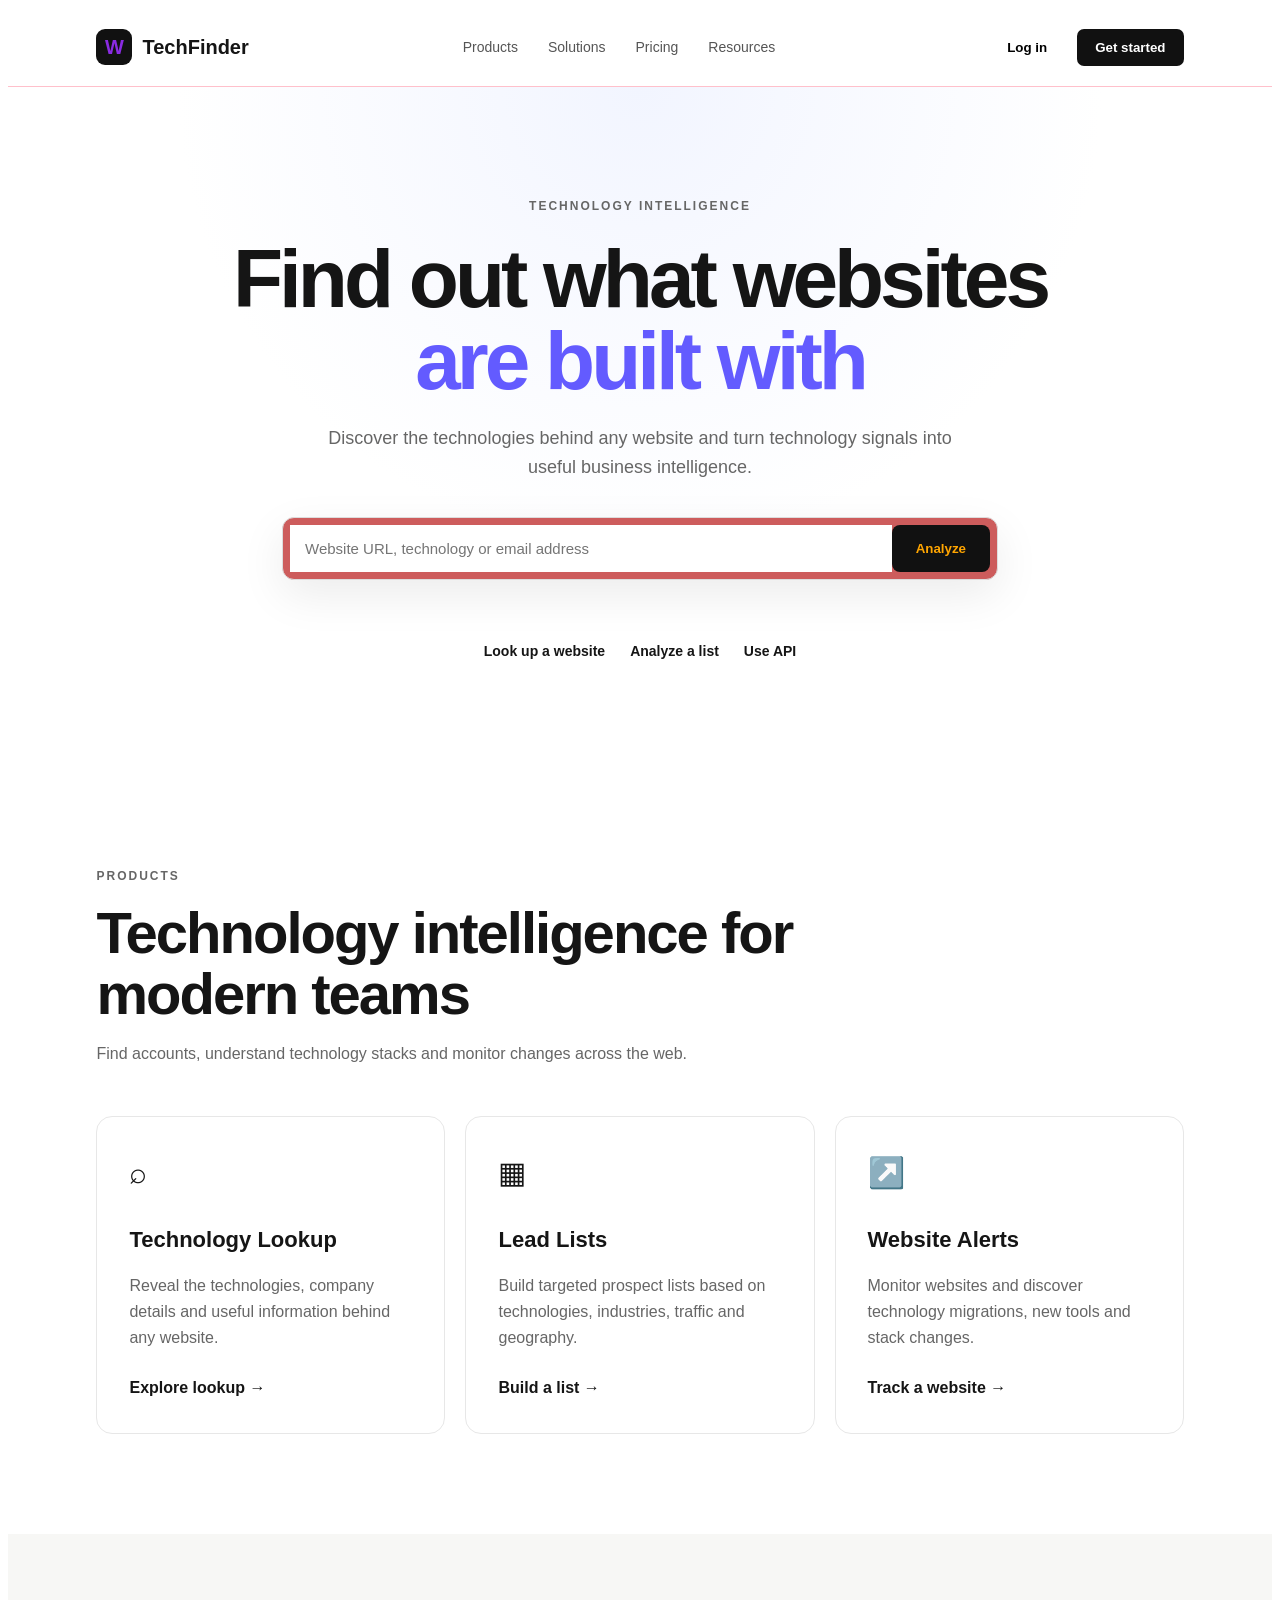
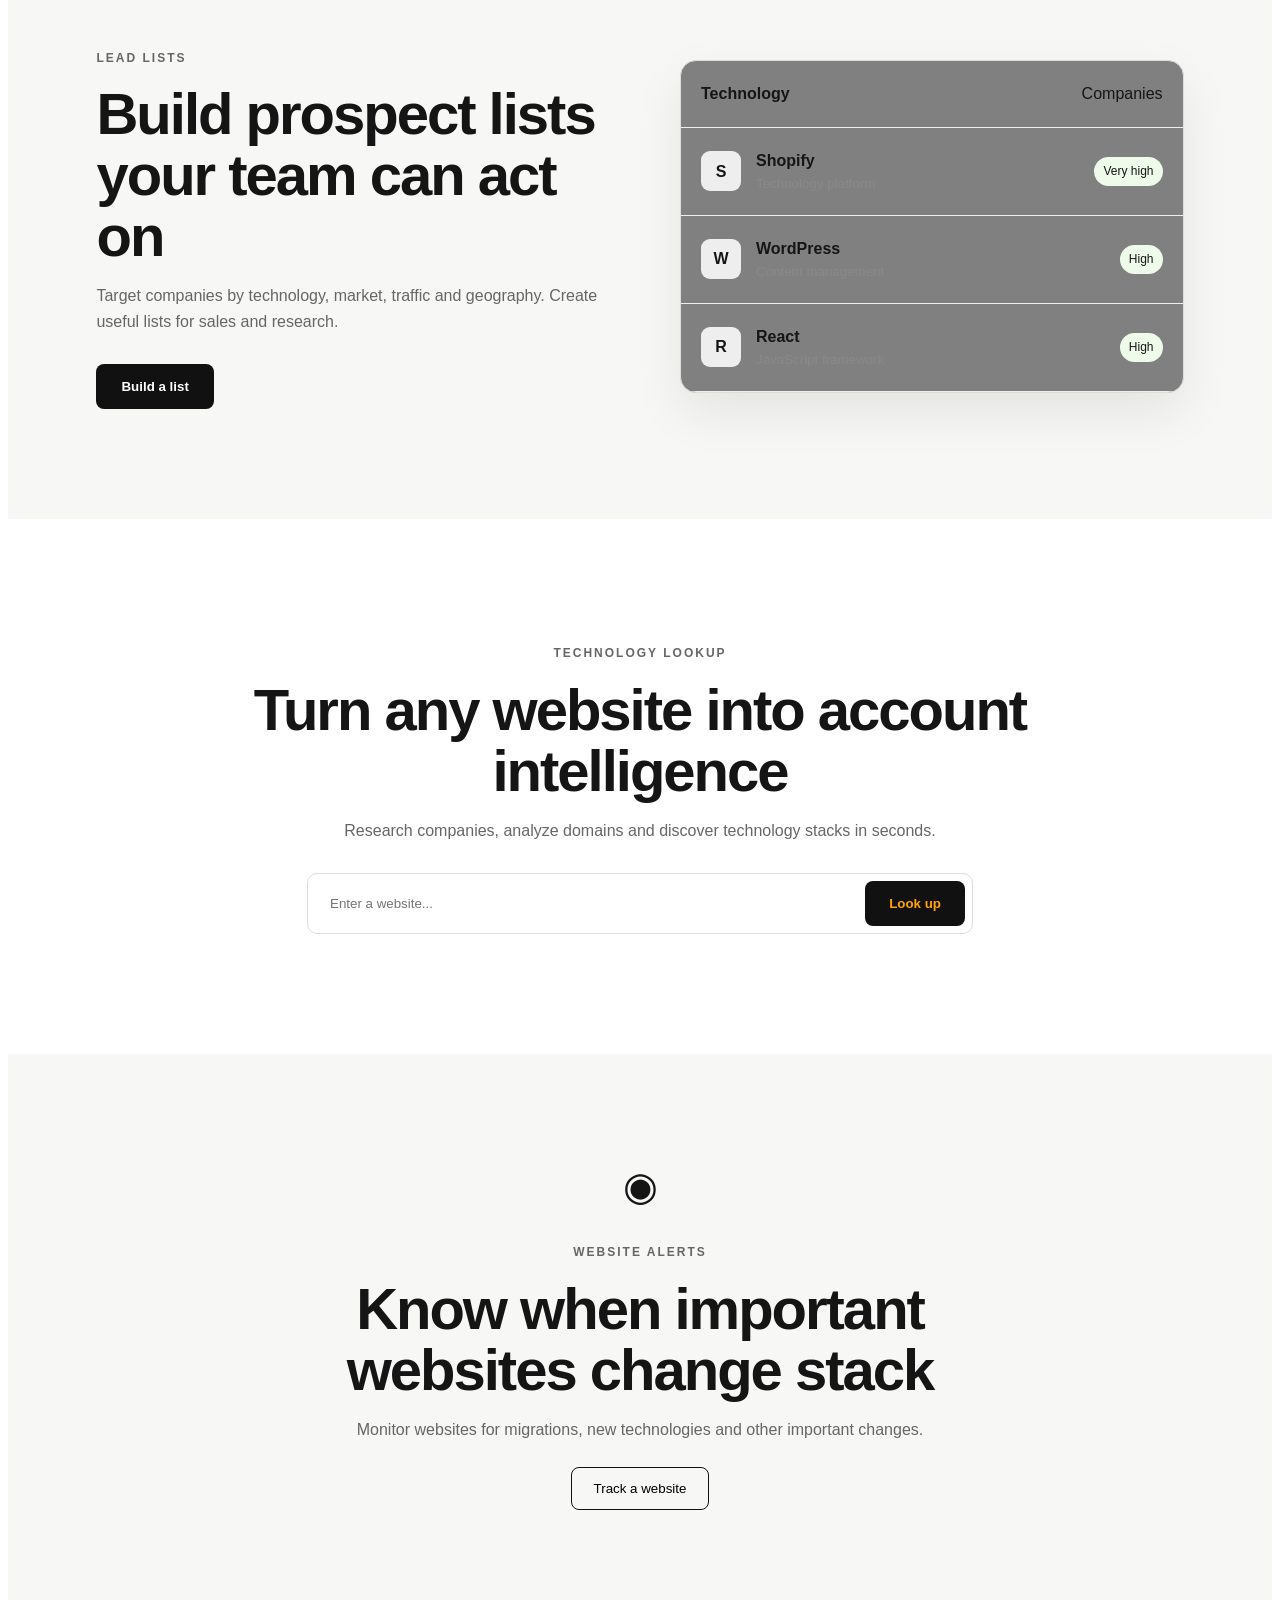
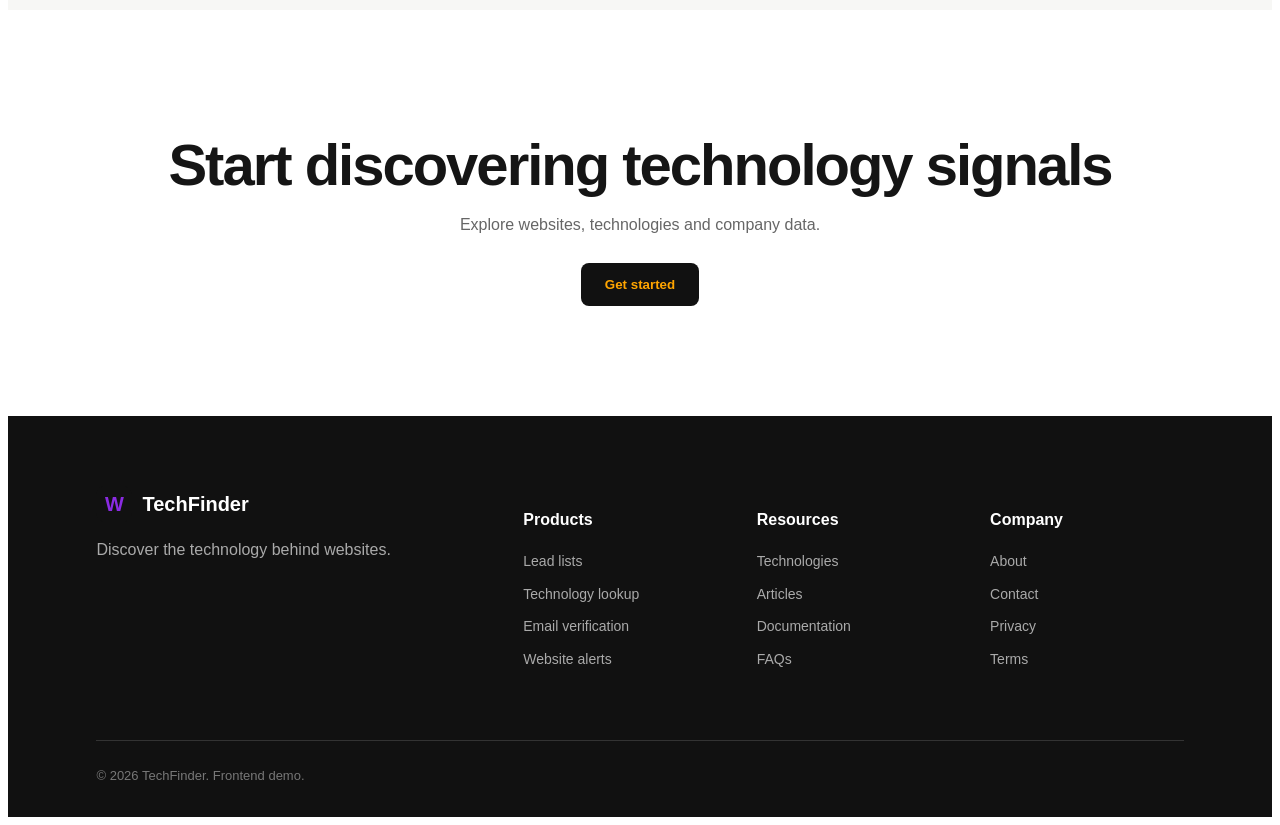
==== ade.html @ f11c3fce "upgrading" ====
<!DOCTYPE html>
<html lang="en">
<head>
    <meta charset="UTF-8">
    <meta name="viewport" content="width=device-width, initial-scale=1.0">
    <title>Document</title>
    <link rel="stylesheet" href="ade.css">
</head>
<body>
    
  <!-- NAVBAR -->
  <header class="navbar">
    <div class="logo">
      <span class="logo-icon">W</span>
      <span>TechFinder</span>
    </div>

    <nav>
      <a href="#products">Products</a>
      <a href="#solutions">Solutions</a>
      <a href="#pricing">Pricing</a>
      <a href="#resources">Resources</a>
    </nav>

    <div class="nav-buttons">
      <button class="login">Log in</button>
      <button class="signup">Get started</button>
    </div>
  </header>


  <!-- HERO -->
  <main>

    <section class="hero">
      <div class="hero-content">

        <div class="badge">
          TECHNOLOGY INTELLIGENCE
        </div>

        <h1>
          Find out what websites
          <span>are built with</span>
        </h1>

        <p>
          Discover the technologies behind any website and turn
          technology signals into useful business intelligence.
        </p>

        <div class="search-box">
          <input
            type="text"
            id="websiteInput"
            placeholder="Website URL, technology or email address"
          >
          <button onclick="analyzeWebsite()">
            Analyze
          </button>
        </div>

        <p id="result"></p>

        <div class="hero-links">
          <a href="#">Look up a website</a>
          <a href="#">Analyze a list</a>
          <a href="#">Use API</a>
        </div>

      </div>
    </section>


    <!-- PRODUCT CARDS -->
    <section class="products" id="products">

      <div class="section-heading">
        <span>PRODUCTS</span>
        <h2>Technology intelligence for modern teams</h2>
        <p>
          Find accounts, understand technology stacks and monitor
          changes across the web.
        </p>
      </div>

      <div class="cards">

        <div class="card">
          <div class="card-icon">⌕</div>
          <h3>Technology Lookup</h3>
          <p>
            Reveal the technologies, company details and useful
            information behind any website.
          </p>
          <a href="#">Explore lookup →</a>
        </div>

        <div class="card">
          <div class="card-icon">▦</div>
          <h3>Lead Lists</h3>
          <p>
            Build targeted prospect lists based on technologies,
            industries, traffic and geography.
          </p>
          <a href="#">Build a list →</a>
        </div>

        <div class="card">
          <div class="card-icon">↗️</div>
          <h3>Website Alerts</h3>
          <p>
            Monitor websites and discover technology migrations,
            new tools and stack changes.
          </p>
          <a href="#">Track a website →</a>
        </div>

      </div>
    </section>


    <!-- LEAD LIST SECTION -->
    <section class="feature">

      <div class="feature-text">
        <span>LEAD LISTS</span>

        <h2>
          Build prospect lists
          your team can act on
        </h2>

        <p>
          Target companies by technology, market, traffic and
          geography. Create useful lists for sales and research.
        </p>

        <button class="dark-button">
          Build a list
        </button>
      </div>

      <div class="dashboard">

        <div class="dashboard-header">
          <strong>Technology</strong>
          <span>Companies</span>
        </div>

        <div class="company">
          <div class="company-logo">S</div>
          <div>
            <strong>Shopify</strong>
            <small>Technology platform</small>
          </div>
          <span class="status">Very high</span>
        </div>

        <div class="company">
          <div class="company-logo">W</div>
          <div>
            <strong>WordPress</strong>
            <small>Content management</small>
          </div>
          <span class="status">High</span>
        </div>

        <div class="company">
          <div class="company-logo">R</div>
          <div>
            <strong>React</strong>
            <small>JavaScript framework</small>
          </div>
          <span class="status">High</span>
        </div>

      </div>

    </section>


    <!-- TECHNOLOGY LOOKUP -->
    <section class="lookup" id="solutions">

      <div class="lookup-content">

        <span>TECHNOLOGY LOOKUP</span>

        <h2>
          Turn any website into
          account intelligence
        </h2>

        <p>
          Research companies, analyze domains and discover
          technology stacks in seconds.
        </p>

        <div class="lookup-input">
          <input
            type="text"
            placeholder="Enter a website..."
          >
          <button onclick="lookupSite()">
            Look up
          </button>
        </div>

      </div>

    </section>


    <!-- ALERTS -->
    <section class="alerts">

      <div class="alert-box">

        <div class="alert-icon">◉</div>

        <span>WEBSITE ALERTS</span>

        <h2>
          Know when important
          websites change stack
        </h2>

        <p>
          Monitor websites for migrations, new technologies
          and other important changes.
        </p>

        <button class="outline-button">
          Track a website
        </button>

      </div>

    </section>


    <!-- CTA -->
    <section class="cta">

      <h2>
        Start discovering technology signals
      </h2>

      <p>
        Explore websites, technologies and company data.
      </p>

      <button>
        Get started
      </button>

    </section>

  </main>


  <!-- FOOTER -->
  <footer>

    <div class="footer-top">

      <div class="footer-brand">
        <div class="logo">
          <span class="logo-icon">W</span>
          <span>TechFinder</span>
        </div>

        <p>
          Discover the technology behind websites.
        </p>
      </div>

      <div>
        <h4>Products</h4>
        <a href="#">Lead lists</a>
        <a href="#">Technology lookup</a>
        <a href="#">Email verification</a>
        <a href="#">Website alerts</a>
      </div>

      <div>
        <h4>Resources</h4>
        <a href="#">Technologies</a>
        <a href="#">Articles</a>
        <a href="#">Documentation</a>
        <a href="#">FAQs</a>
      </div>

      <div>
        <h4>Company</h4>
        <a href="#">About</a>
        <a href="#">Contact</a>
        <a href="#">Privacy</a>
        <a href="#">Terms</a>
      </div>

    </div>

    <div class="footer-bottom">
      © 2026 TechFinder. Frontend demo.
    </div>

  </footer>


  <script src="script.js"></script>
</body>
</html>
---- ade.css ----
<!DOCTYPE html>
<html lang="en">
<head>
  <meta charset="UTF-8">
  <meta name="viewport" content="width=device-width, initial-scale=1.0">
  <title>Technology Lookup - Frontend</title>
  <link rel="stylesheet" href="style.css">
</head>

<body>

* {
  margin: 0;
  padding: 0;
  box-sizing: border-box;
}

body {
  font-family: Arial, Helvetica, sans-serif;
  color: #151515;
  background: #ffffff;
  line-height: 1.6;
}

a {
  text-decoration: none;
  color: inherit;
}

/* NAVBAR */

.navbar {
  height: 78px;
  padding: 0 7%;
  display: flex;
  align-items: center;
  justify-content: space-between;
  border-bottom: 1px solid pink;
  background: white;
}

.logo {
  display: flex;
  align-items: center;
  gap: 10px;
  font-size: 20px;
  font-weight: 800;
}

.logo-icon {
  width: 36px;
  height: 36px;
  border-radius: 9px;
  background: #111;
  color: blueviolet;
  display: flex;
  align-items: center;
  justify-content: center;
  font-weight: bold;
}

nav {
  display: flex;
  gap: 30px;
}

nav a {
  font-size: 14px;
  color: #555;
}

nav a:hover {
  color: #000;
}

.nav-buttons {
  display: flex;
  gap: 12px;
}

.login,
.signup {
  border: none;
  padding: 11px 18px;
  border-radius: 7px;
  cursor: pointer;
  font-weight: 600;
}

.login {
  background: transparent;
}

.signup {
  background: #111;
  color: white;
}


/* HERO */

.hero {
  padding: 110px 20px 100px;
  text-align: center;
  background:
    radial-gradient(circle at top, #f2f5ff, transparent 50%);
}

.hero-content {
  max-width: 900px;
  margin: auto;
}

.badge,
.section-heading span,
.feature-text span,
.lookup-content span,
.alert-box span {
  font-size: 12px;
  letter-spacing: 2px;
  font-weight: 700;
  color: #666;
}

.hero h1 {
  font-size: clamp(45px, 7vw, 82px);
  line-height: 1;
  letter-spacing: -4px;
  margin: 22px 0;
}

.hero h1 span {
  display: block;
  color: #635bff;
}

.hero p {
  max-width: 650px;
  margin: auto;
  color: #666;
  font-size: 18px;
}


/* SEARCH */

.search-box {
  margin: 35px auto 15px;
  max-width: 700px;
  padding: 7px;
  display: flex;
  background: indianred;
  border: 1px solid #ddd;
  border-radius: 12px;
  box-shadow: 0 15px 45px rgba(0,0,0,.08);
}

.search-box input {
  flex: 1;
  border: none;
  outline: none;
  padding: 15px;
  font-size: 15px;
}

.search-box button,
.lookup-input button,
.cta button {
  border: none;
  background: #111;
  color: orange;
  padding: 14px 24px;
  border-radius: 8px;
  cursor: pointer;
  font-weight: bold;
}

#result {
  min-height: 25px;
  color: #635bff;
  font-size: 14px;
}

.hero-links {
  display: flex;
  justify-content: center;
  gap: 25px;
  margin-top: 20px;
  font-size: 14px;
  font-weight: 600;
}


/* PRODUCTS */

.products {
  padding: 100px 7%;
}

.section-heading {
  max-width: 700px;
  margin-bottom: 50px;
}

.section-heading h2,
.feature h2,
.lookup h2,
.alert-box h2,
.cta h2 {
  font-size: clamp(35px, 5vw, 58px);
  line-height: 1.05;
  letter-spacing: -2px;
  margin: 15px 0;
}

.section-heading p {
  color: #666;
}

.cards {
  display: grid;
  grid-template-columns: repeat(3, 1fr);
  gap: 20px;
}

.card {
  border: 1px solid #e7e7e7;
  border-radius: 16px;
  padding: 32px;
  transition: .25s;
}

.card:hover {
  transform: translateY(-5px);
  box-shadow: 0 15px 40px rgba(0,0,0,.08);
}

.card-icon {
  font-size: 30px;
  margin-bottom: 25px;
}

.card h3 {
  font-size: 22px;
  margin-bottom: 12px;
}

.card p {
  color: #666;
  margin-bottom: 25px;
}

.card a {
  font-weight: 700;
}


/* FEATURE */

.feature {
  padding: 110px 7%;
  background: #f7f7f5;
  display: grid;
  grid-template-columns: 1fr 1fr;
  gap: 80px;
  align-items: center;
}

.feature-text p {
  color: #666;
  max-width: 520px;
  margin-bottom: 30px;
}

.dark-button {
  background: #111;
  color: white;
  border: none;
  padding: 15px 25px;
  border-radius: 8px;
  font-weight: bold;
}

.dashboard {
  background: gray;
  border: 1px solid #ddd;
  border-radius: 16px;
  overflow: hidden;
  box-shadow: 0 20px 50px rgba(0,0,0,.08);
}

.dashboard-header {
  display: flex;
  justify-content: space-between;
  padding: 20px;
  border-bottom: 1px solid #eee;
}

.company {
  display: flex;
  align-items: center;
  gap: 15px;
  padding: 20px;
  border-bottom: 1px solid #eee;
}

.company-logo {
  width: 40px;
  height: 40px;
  background: #eee;
  border-radius: 9px;
  display: flex;
  align-items: center;
  justify-content: center;
  font-weight: bold;
}

.company small {
  display: block;
  color: #888;
}

.status {
  margin-left: auto;
  font-size: 12px;
  background: #eefbea;
  padding: 5px 9px;
  border-radius: 20px;
}


/* LOOKUP */

.lookup {
  padding: 120px 7%;
}

.lookup-content {
  max-width: 850px;
  margin: auto;
  text-align: center;
}

.lookup-content p {
  color: #666;
  margin-bottom: 30px;
}

.lookup-input {
  display: flex;
  border: 1px solid #ddd;
  padding: 7px;
  border-radius: 10px;
  max-width: 650px;
  margin: auto;
}

.lookup-input input {
  flex: 1;
  border: none;
  outline: none;
  padding: 15px;
}


/* ALERTS */

.alerts {
  padding: 100px 7%;
  background: #f7f7f5;
}

.alert-box {
  max-width: 800px;
  margin: auto;
  text-align: center;
}

.alert-icon {
  font-size: 40px;
  margin-bottom: 20px;
}

.alert-box p {
  color: #666;
  margin-bottom: 25px;
}

.outline-button {
  background: transparent;
  border: 1px solid #111;
  padding: 13px 22px;
  border-radius: 8px;
  cursor: pointer;
}


/* CTA */

.cta {
  padding: 110px 20px;
  text-align: center;
}

.cta p {
  color: #666;
  margin-bottom: 25px;
}


/* FOOTER */

footer {
  background: #111;
  color: white;
  padding: 70px 7% 30px;
}

.footer-top {
  display: grid;
  grid-template-columns: 2fr 1fr 1fr 1fr;
  gap: 40px;
}

.footer-brand p {
  color: #aaa;
  margin-top: 15px;
}

footer h4 {
  margin-bottom: 18px;
}

footer a {
  display: block;
  color: #aaa;
  margin-bottom: 10px;
  font-size: 14px;
}

.footer-bottom {
  border-top: 1px solid #333;
  margin-top: 60px;
  padding-top: 25px;
  color: #777;
  font-size: 13px;
}


/* MOBILE */

@media (max-width: 800px) {

  .navbar {
    padding: 0 20px;
  }

  nav {
    display: none;
  }

  .hero {
    padding-top: 70px;
  }

  .hero h1 {
    letter-spacing: -2px;
  }

  .search-box,
  .lookup-input {
    flex-direction: column;
  }

  .search-box button,
  .lookup-input button {
    width: 100%;
  }

  .cards,
  .feature,
  .footer-top {
    grid-template-columns: 1fr;
  }

  .feature {
    gap: 40px;
  }

  .products,
  .feature,
  .lookup,
  .alerts {
    padding-left: 20px;
    padding-right: 20px;
  }

  .hero-links {
    flex-direction: column;
    gap: 10px;
  }
}
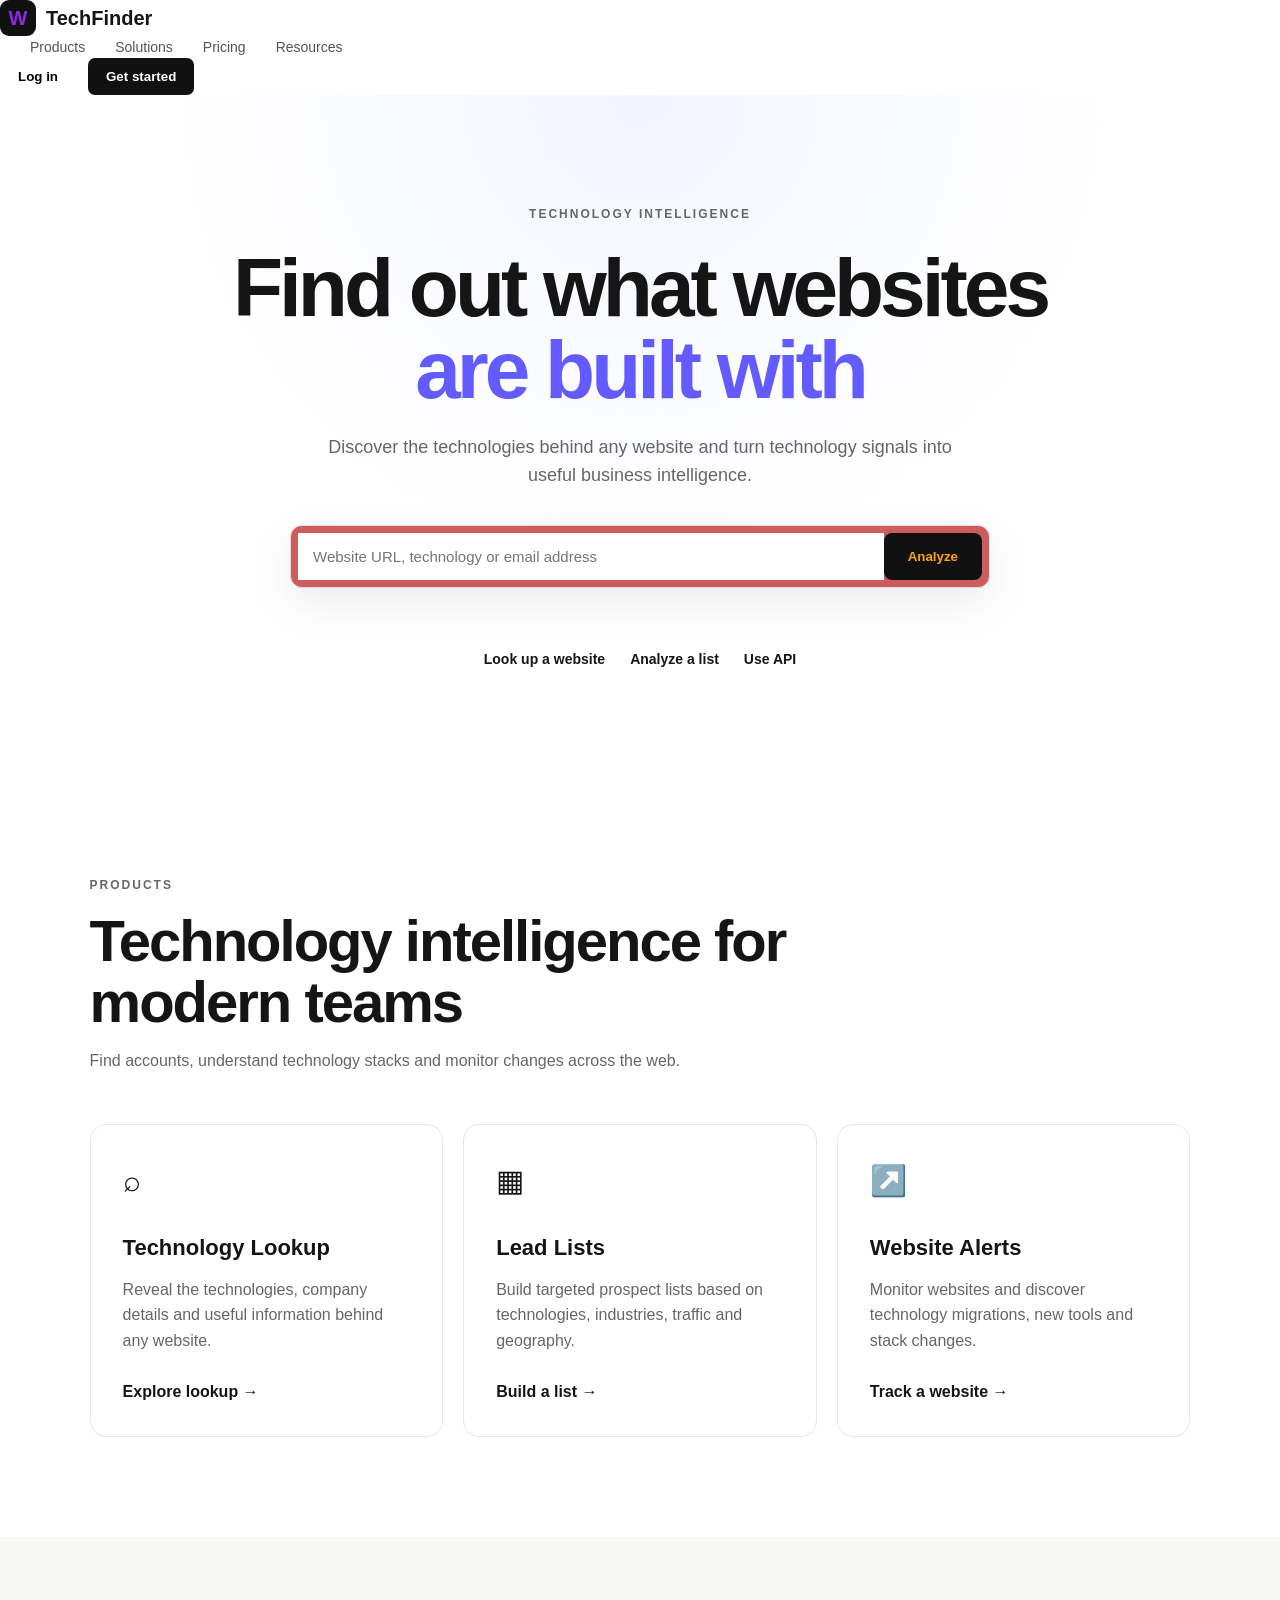
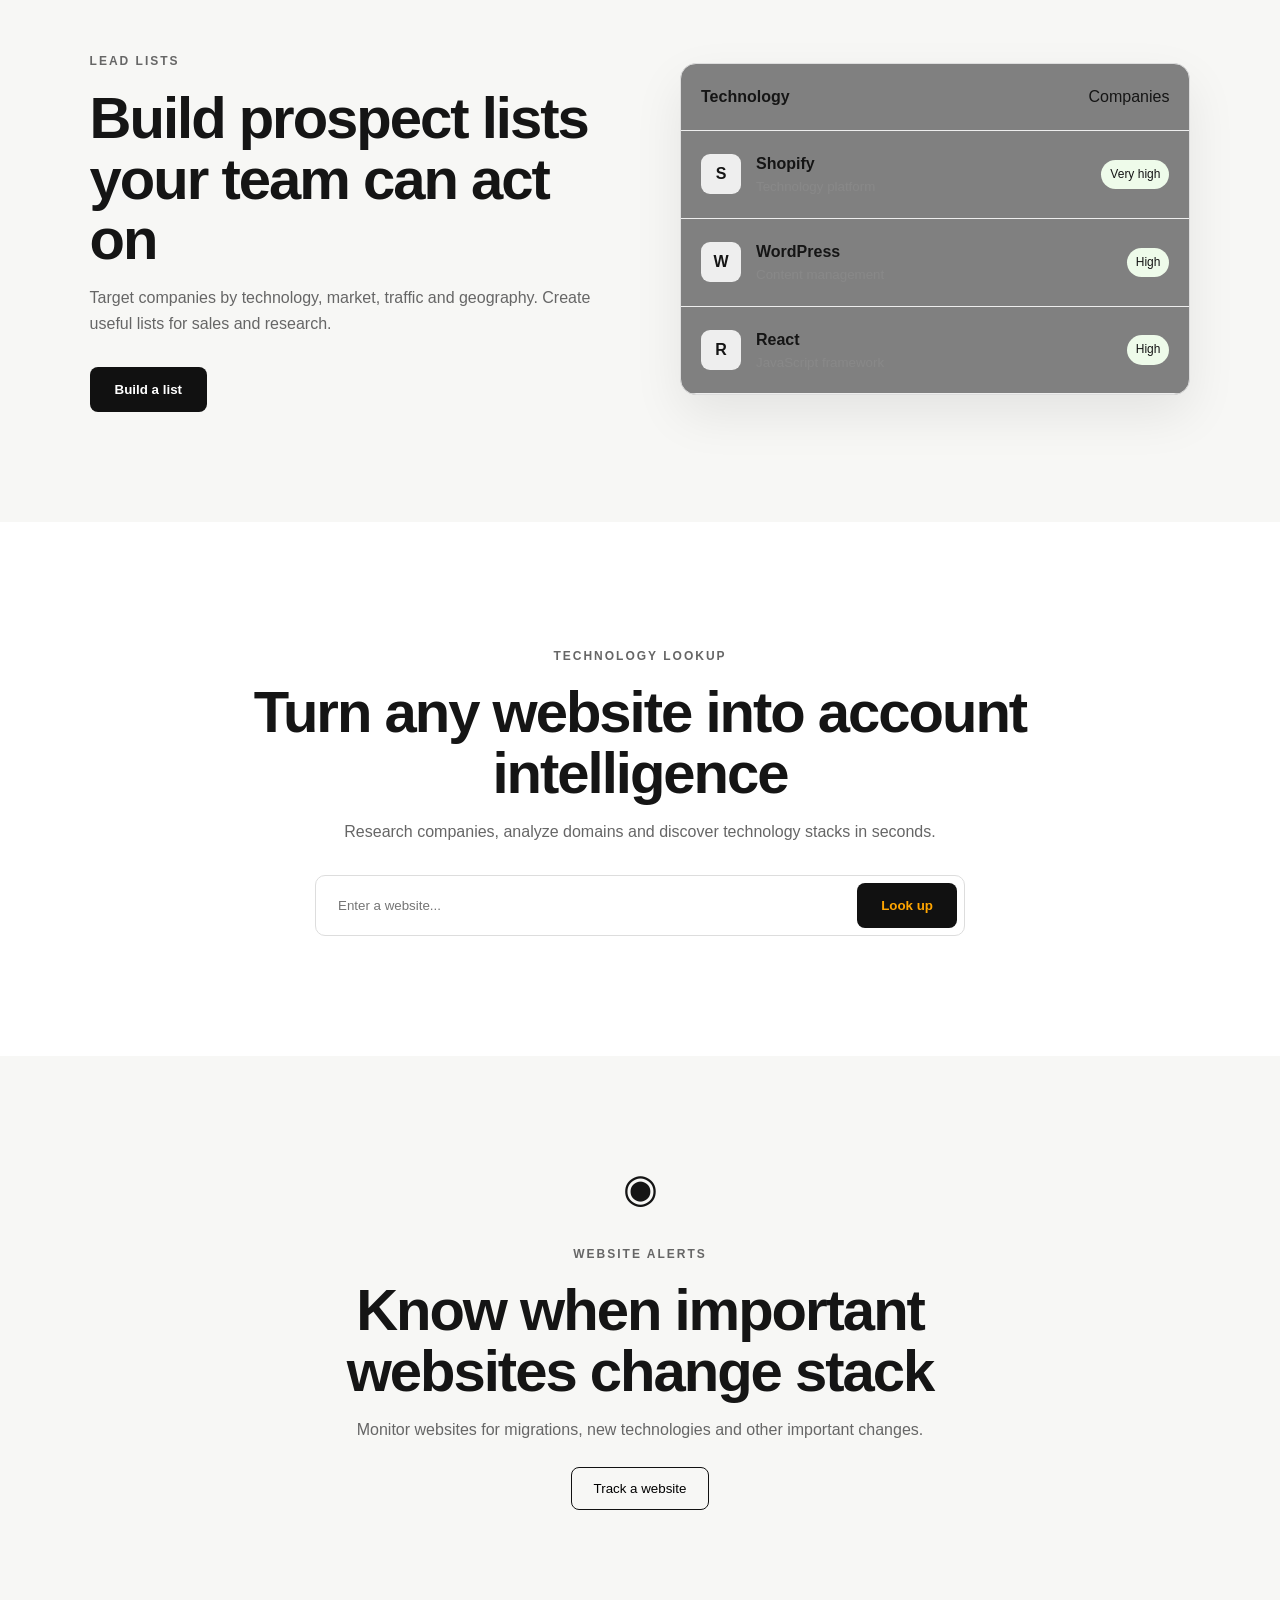
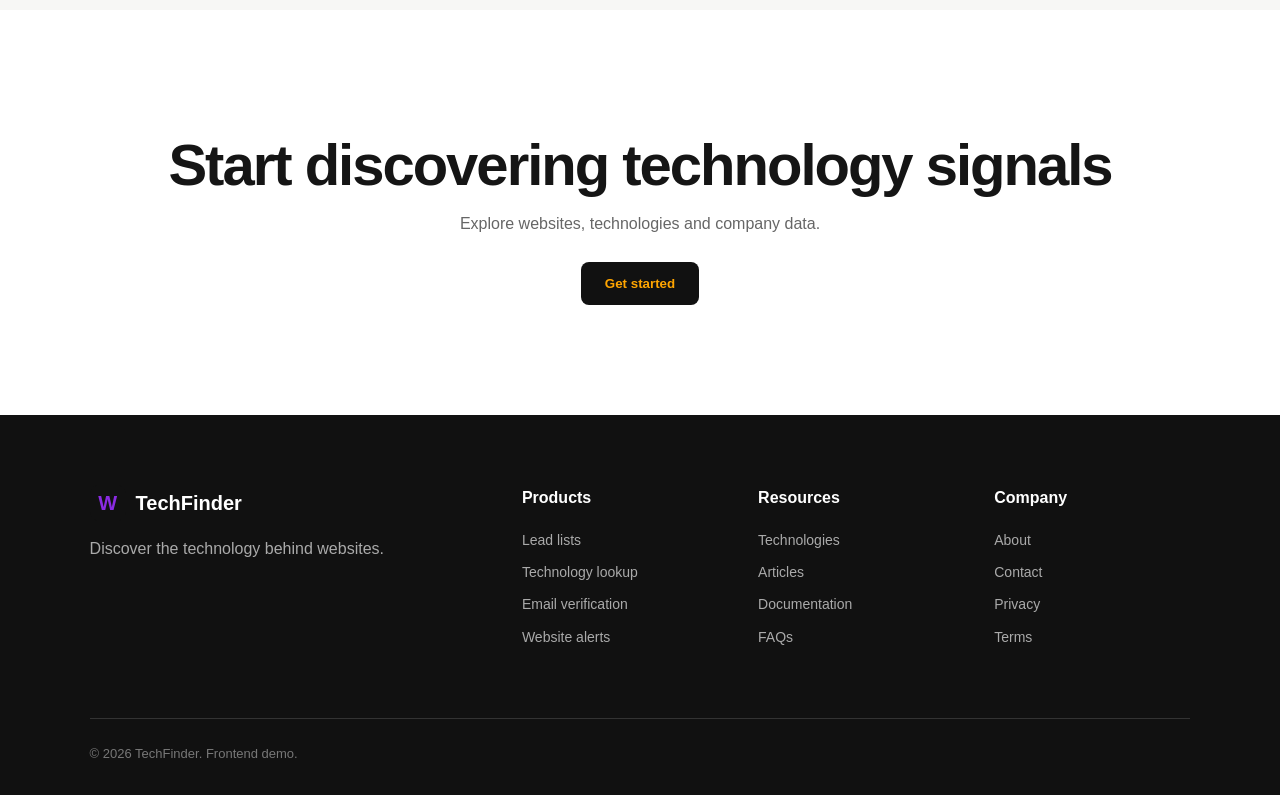
==== commit 3279dace: "progressing" ====
--- a/ade.html
+++ b/ade.html
@@ -7,6 +7,7 @@
     <link rel="stylesheet" href="ade.css">
 </head>
 <body>
+  <a href="index.html></a>
     
   <!-- NAVBAR -->
   <header class="navbar">
--- a/ade.css
+++ b/ade.css
@@ -1,13 +1,3 @@
-<!DOCTYPE html>
-<html lang="en">
-<head>
-  <meta charset="UTF-8">
-  <meta name="viewport" content="width=device-width, initial-scale=1.0">
-  <title>Technology Lookup - Frontend</title>
-  <link rel="stylesheet" href="style.css">
-</head>
-
-<body>
 
 * {
   margin: 0;
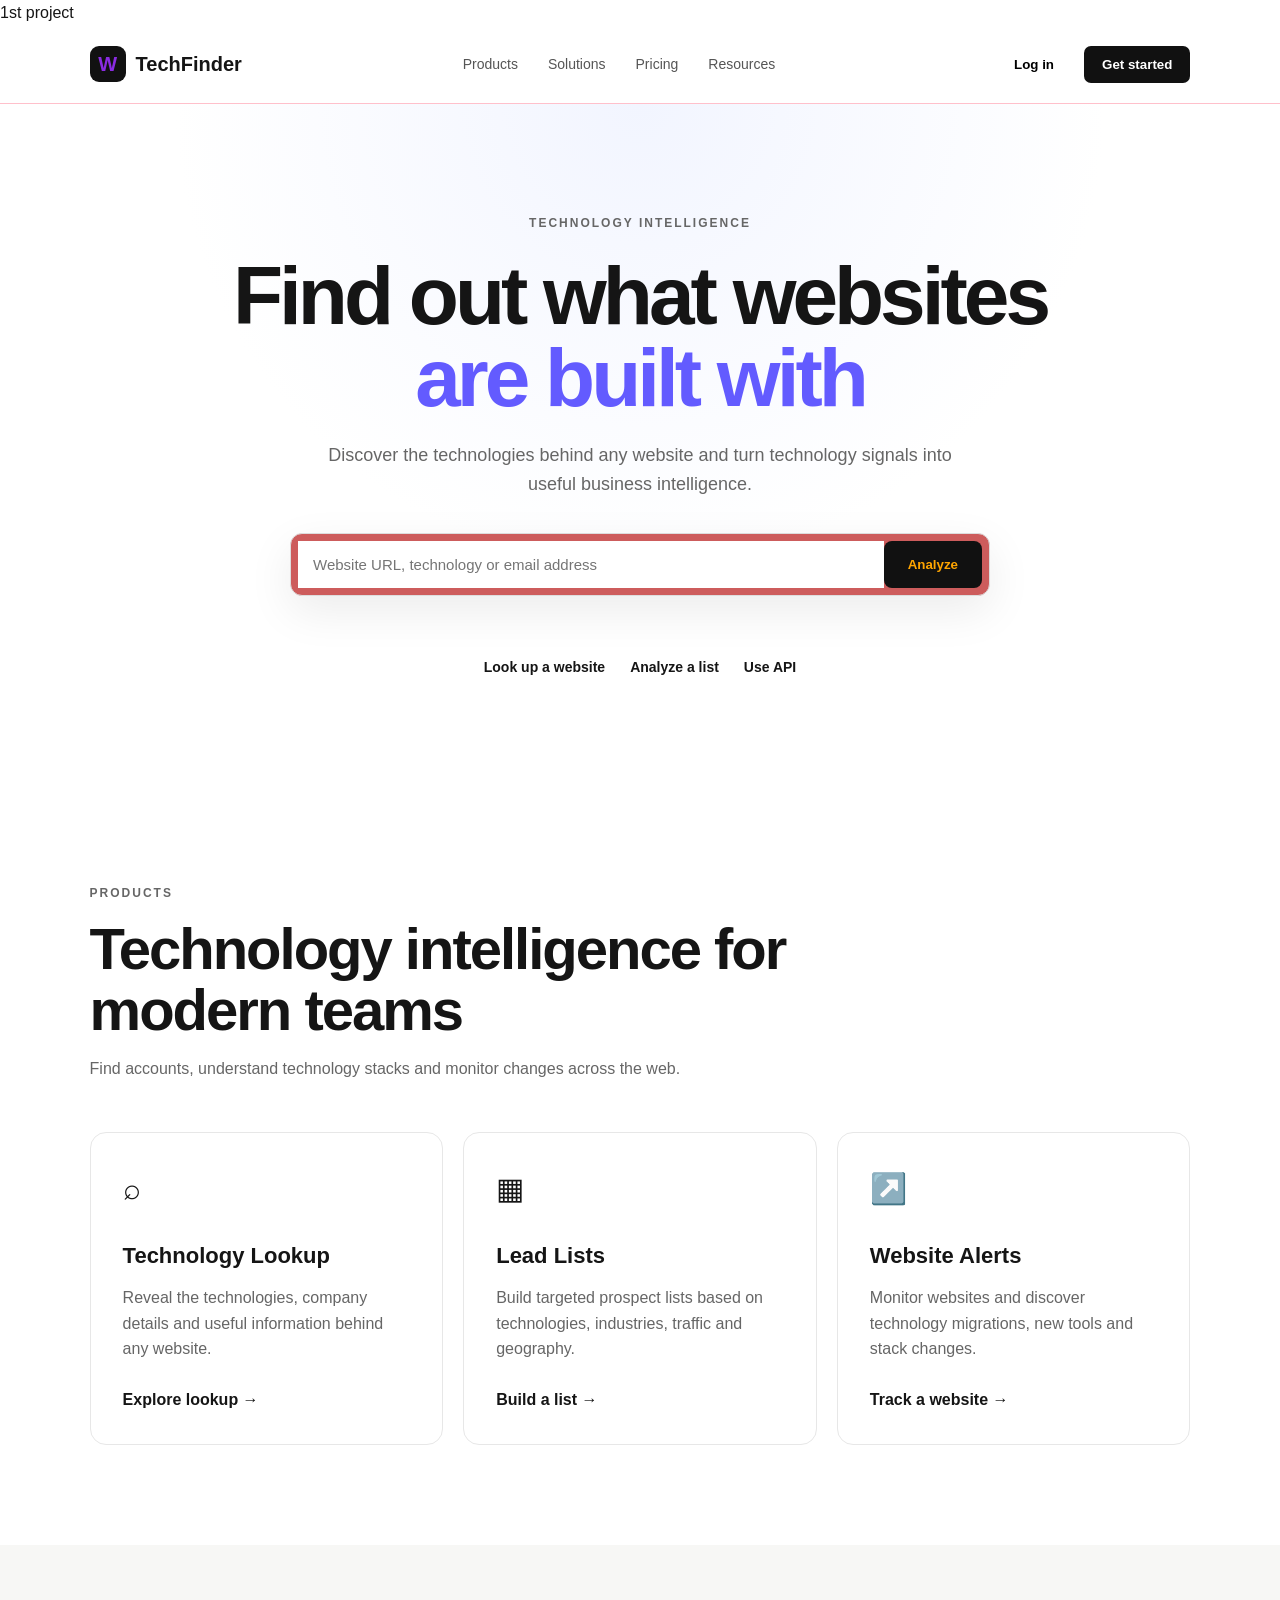
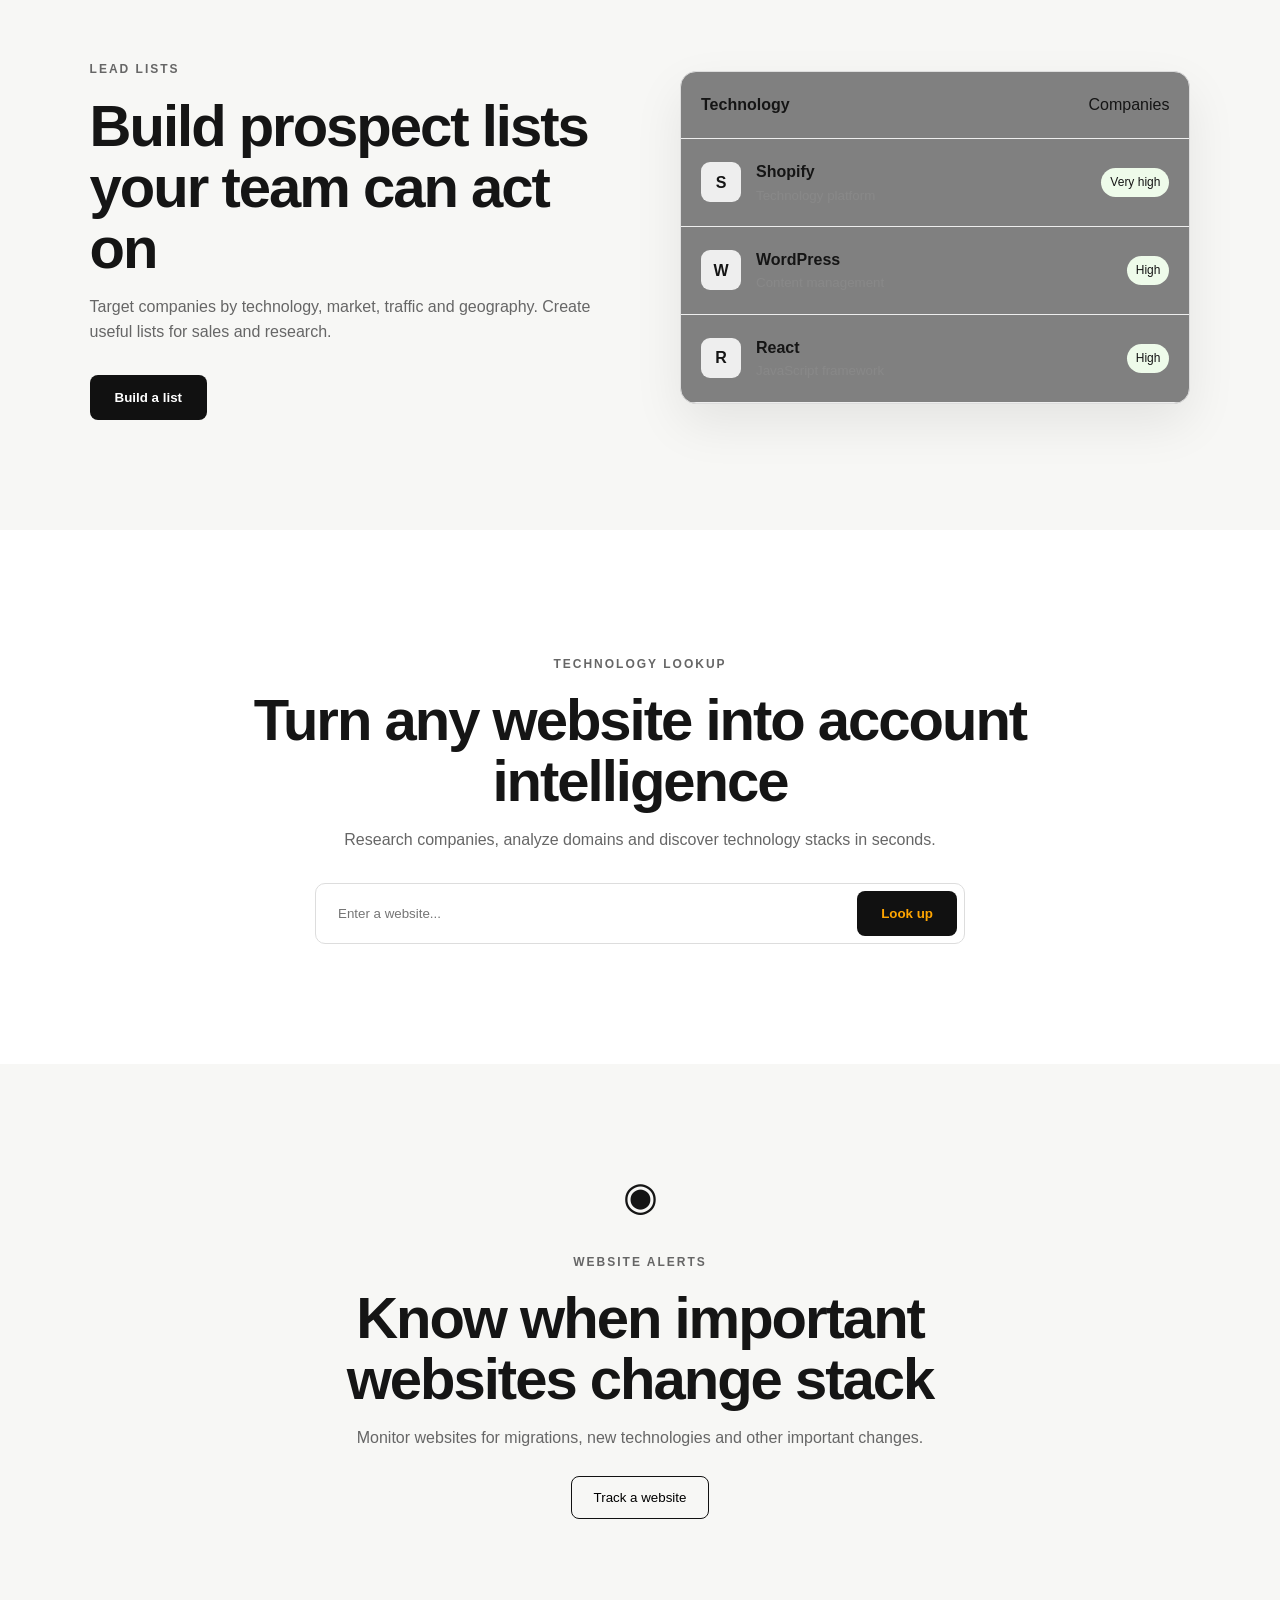
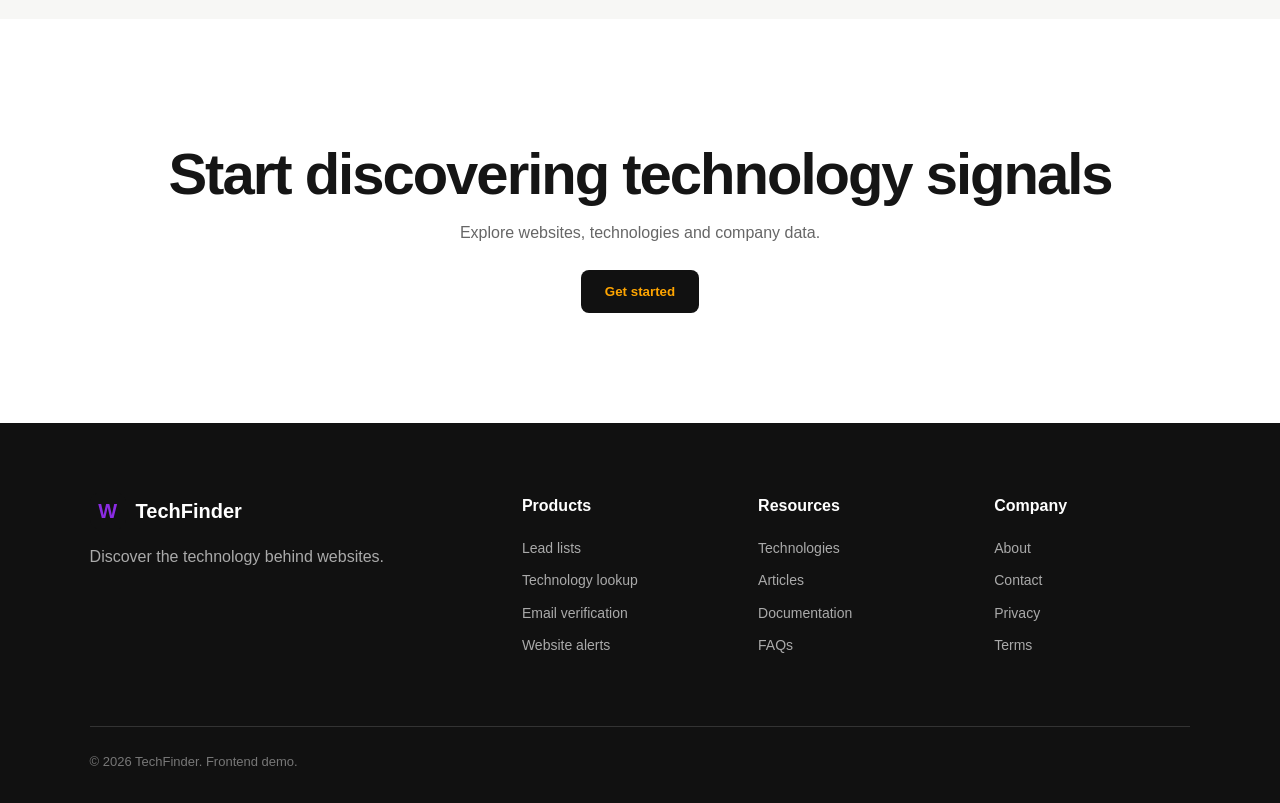
==== commit 3e6e4661: "proceeding" ====
--- a/ade.html
+++ b/ade.html
@@ -5,11 +5,11 @@
     <meta name="viewport" content="width=device-width, initial-scale=1.0">
     <title>Document</title>
     <link rel="stylesheet" href="ade.css">
+    <a href="index.html">1st project</a>
 </head>
 <body>
-  <a href="index.html></a>
-    
-  <!-- NAVBAR -->
+
+  <!-- NAVBAR-->
   <header class="navbar">
     <div class="logo">
       <span class="logo-icon">W</span>
